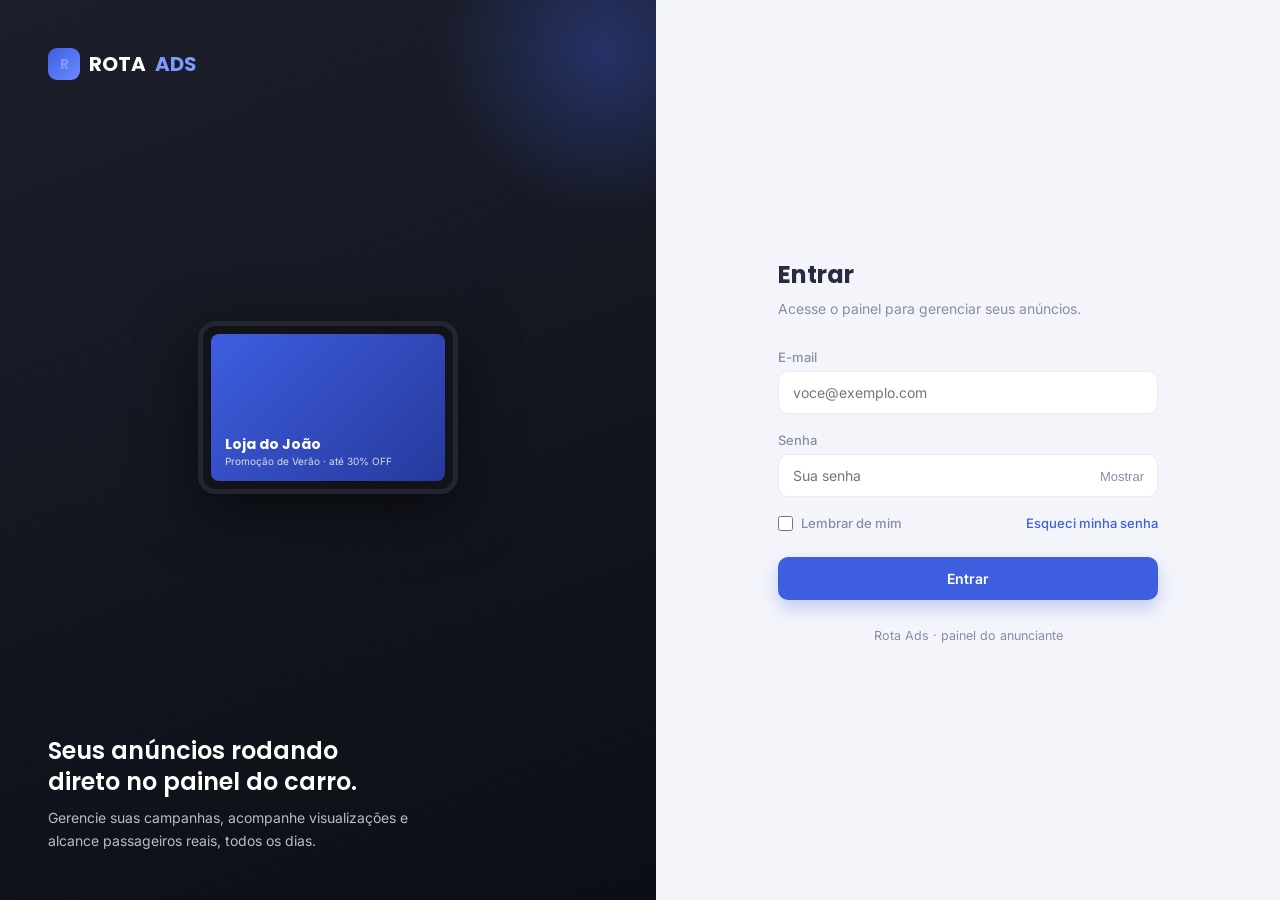
==== index.html @ def4cb2e "Arquivos Adicionados" ====
<!DOCTYPE html>
<html lang="pt-BR">
<head>
  <meta charset="UTF-8">
  <meta name="viewport" content="width=device-width, initial-scale=1.0">
  <title>Rota Ads — Login</title>

  <link rel="preconnect" href="https://fonts.googleapis.com">
  <link
    href="https://fonts.googleapis.com/css2?family=Poppins:wght@400;500;600;700&family=Inter:wght@400;500;600&display=swap"
    rel="stylesheet"
  >

  <style>
    /* ==========================================================================
       ROTA ADS — TELA DE LOGIN
       Usa a mesma paleta de cores e fontes do painel principal
       (rota-ads-prototipo.html), para manter a identidade visual.
       ========================================================================== */
    :root {
      --bg: #F4F5FB;
      --surface: #FFFFFF;
      --border: #EBECF5;

      --text: #2B2B40;
      --text-muted: #8A8CA5;

      --primary: #3E5EE0;
      --primary-dark: #2E48B8;
      --primary-light: #EBEEFE;

      --danger: #F4433E;

      --font-display: 'Poppins', sans-serif;
      --font-body: 'Inter', sans-serif;
    }

    * {
      box-sizing: border-box;
      margin: 0;
      padding: 0;
    }

    body {
      display: flex;
      min-height: 100vh;
      background: var(--bg);
      color: var(--text);
      font-family: var(--font-body);
    }

    /* -------------------------------------------------------------------- */
    /* Painel esquerdo — identidade visual da marca                          */
    /* -------------------------------------------------------------------- */
    .brand-panel {
      position: relative;
      display: flex;
      flex: 1;
      flex-direction: column;
      justify-content: space-between;
      overflow: hidden;
      padding: 48px;
      background: linear-gradient(160deg, #1C1F2B 0%, #0C0E15 100%);
      color: #fff;
    }

    @media (max-width: 860px) {
      .brand-panel {
        display: none;
      }
    }

    .brand-panel::before {
      content: '';
      position: absolute;
      top: -120px;
      right: -120px;
      width: 340px;
      height: 340px;
      background: radial-gradient(circle, rgba(62, 94, 224, 0.35), transparent 70%);
      border-radius: 50%;
    }

    .brand-logo {
      position: relative;
      z-index: 1;
      display: flex;
      align-items: center;
      gap: 9px;
      font-family: var(--font-display);
      font-size: 20px;
      font-weight: 700;
    }

    .brand-logo-badge {
      display: flex;
      align-items: center;
      justify-content: center;
      width: 32px;
      height: 32px;
      border-radius: 9px;
      background: linear-gradient(135deg, var(--primary), #6B8CFF);
      font-size: 14px;
      font-weight: 700;
    }

    .brand-logo span {
      color: #7C9BFF;
    }

    /* Mockup do tablet no painel do carro — mesmo elemento de destaque       */
    /* usado no dashboard, aqui em versão estática (sem animação de troca).  */
    .brand-visual {
      position: relative;
      z-index: 1;
      display: flex;
      justify-content: center;
      margin: 24px 0;
    }

    .brand-tablet {
      width: 260px;
      padding: 8px;
      background: #111318;
      border: 5px solid #23262E;
      border-radius: 18px;
      box-shadow: 0 20px 60px rgba(0, 0, 0, 0.5);
    }

    .brand-tablet-screen {
      display: flex;
      flex-direction: column;
      justify-content: flex-end;
      aspect-ratio: 16 / 10;
      padding: 14px;
      background: linear-gradient(135deg, #3E5EE0, #26399C);
      border-radius: 8px;
    }

    .brand-tablet-screen .ad-brand {
      font-family: var(--font-display);
      font-size: 14px;
      font-weight: 700;
    }

    .brand-tablet-screen .ad-tag {
      color: rgba(255, 255, 255, 0.8);
      font-size: 10px;
    }

    .brand-copy {
      position: relative;
      z-index: 1;
      max-width: 360px;
    }

    .brand-copy h2 {
      margin-bottom: 10px;
      font-family: var(--font-display);
      font-size: 24px;
      font-weight: 600;
      line-height: 1.3;
    }

    .brand-copy p {
      color: #B7BBCB;
      font-size: 14px;
      line-height: 1.6;
    }

    /* -------------------------------------------------------------------- */
    /* Painel direito — formulário de login                                  */
    /* -------------------------------------------------------------------- */
    .form-panel {
      display: flex;
      flex: 1;
      align-items: center;
      justify-content: center;
      padding: 32px;
    }

    .login-box {
      width: 100%;
      max-width: 380px;
    }

    .login-box-header {
      margin-bottom: 32px;
    }

    .login-box-header h1 {
      margin-bottom: 8px;
      font-family: var(--font-display);
      font-size: 24px;
      font-weight: 700;
    }

    .login-box-header p {
      color: var(--text-muted);
      font-size: 14px;
    }

    label {
      display: block;
      margin-top: 18px;
      margin-bottom: 6px;
      color: var(--text-muted);
      font-size: 13px;
      font-weight: 500;
    }

    label:first-of-type {
      margin-top: 0;
    }

    .input-wrap {
      position: relative;
    }

    .input-wrap input {
      width: 100%;
      padding: 12px 14px;
      color: var(--text);
      background: var(--surface);
      border: 1px solid var(--border);
      border-radius: 10px;
      font-family: var(--font-body);
      font-size: 14px;
    }

    .input-wrap input:focus {
      border-color: var(--primary);
      outline: none;
    }

    .toggle-password {
      position: absolute;
      top: 50%;
      right: 14px;
      transform: translateY(-50%);
      color: var(--text-muted);
      font-size: 13px;
      cursor: pointer;
      background: none;
      border: none;
    }

    .form-row {
      display: flex;
      align-items: center;
      justify-content: space-between;
      margin-top: 18px;
      font-size: 13px;
    }

    .remember-me {
      display: flex;
      align-items: center;
      gap: 8px;
      color: var(--text-muted);
    }

    .remember-me input {
      width: 15px;
      height: 15px;
      accent-color: var(--primary);
    }

    .forgot-link {
      color: var(--primary);
      font-weight: 500;
      text-decoration: none;
    }

    .forgot-link:hover {
      text-decoration: underline;
    }

    .btn-primary {
      width: 100%;
      margin-top: 26px;
      padding: 13px 24px;
      color: #fff;
      background: var(--primary);
      border: none;
      border-radius: 10px;
      font-family: var(--font-body);
      font-size: 14px;
      font-weight: 600;
      cursor: pointer;
      box-shadow: 0 8px 18px rgba(62, 94, 224, 0.28);
    }

    .btn-primary:hover {
      background: var(--primary-dark);
    }

    .form-error {
      display: none;
      margin-top: 16px;
      padding: 10px 14px;
      color: var(--danger);
      background: #FDECEB;
      border-radius: 8px;
      font-size: 13px;
    }

    .form-error.show {
      display: block;
    }

    .login-footer-note {
      margin-top: 28px;
      color: var(--text-muted);
      font-size: 12.5px;
      text-align: center;
    }
  </style>
</head>
<body>

  <!-- ======================= PAINEL ESQUERDO (marca) ======================= -->
  <div class="brand-panel">
    <div class="brand-logo">
      <span class="brand-logo-badge">R</span>
      ROTA<span>ADS</span>
    </div>

    <div class="brand-visual">
      <div class="brand-tablet">
        <div class="brand-tablet-screen">
          <div class="ad-brand">Loja do João</div>
          <div class="ad-tag">Promoção de Verão · até 30% OFF</div>
        </div>
      </div>
    </div>

    <div class="brand-copy">
      <h2>Seus anúncios rodando direto no painel do carro.</h2>
      <p>Gerencie suas campanhas, acompanhe visualizações e alcance passageiros reais, todos os dias.</p>
    </div>
  </div>

  <!-- ======================= PAINEL DIREITO (formulário) ======================= -->
  <div class="form-panel">
    <div class="login-box">
      <div class="login-box-header">
        <h1>Entrar</h1>
        <p>Acesse o painel para gerenciar seus anúncios.</p>
      </div>

      <!--
        Formulário pronto para integração com PHP:
          - method="post", action vazio (aponte para o script de autenticação)
          - autocomplete correto para o navegador oferecer preencher/salvar senha
          - o preventDefault() no JS é só para o protótipo não recarregar a
            página; remova-o quando conectar ao backend real
      -->
      <form id="loginForm" name="loginForm" method="post" action="" autocomplete="on">
        <label for="loginEmail">E-mail</label>
        <div class="input-wrap">
          <input
            type="email"
            id="loginEmail"
            name="email"
            autocomplete="username"
            placeholder="voce@exemplo.com"
            required
          >
        </div>

        <label for="loginPassword">Senha</label>
        <div class="input-wrap">
          <input
            type="password"
            id="loginPassword"
            name="password"
            autocomplete="current-password"
            placeholder="Sua senha"
            required
          >
          <button class="toggle-password" id="togglePassword" type="button" aria-label="Mostrar ou ocultar senha">
            Mostrar
          </button>
        </div>

        <div class="form-row">
          <label class="remember-me" for="rememberMe" style="margin:0;">
            <input type="checkbox" id="rememberMe" name="remember_me">
            Lembrar de mim
          </label>
          <a class="forgot-link" href="#">Esqueci minha senha</a>
        </div>

        <div class="form-error" id="formError">E-mail ou senha inválidos.</div>

        <button class="btn-primary" type="submit">Entrar</button>
      </form>

      <p class="login-footer-note">Rota Ads · painel do anunciante</p>
    </div>
  </div>

  <script>
    /* ========================================================================
       ROTA ADS — LOGIN
       - Alterna a visibilidade da senha
       - Protótipo apenas: intercepta o submit para não recarregar a página
         (remova esse listener quando o "action" do form apontar pro PHP)
       ==================================================================== */
    const togglePassword = document.getElementById('togglePassword');
    const loginPassword = document.getElementById('loginPassword');

    togglePassword.addEventListener('click', () => {
      const isHidden = loginPassword.type === 'password';
      loginPassword.type = isHidden ? 'text' : 'password';
      togglePassword.innerText = isHidden ? 'Ocultar' : 'Mostrar';
    });

    document.getElementById('loginForm').addEventListener('submit', (e) => {
      e.preventDefault();
      // Exemplo de onde a resposta de erro do backend PHP entraria:
      // document.getElementById('formError').classList.add('show');
    });
  </script>

</body>
</html>
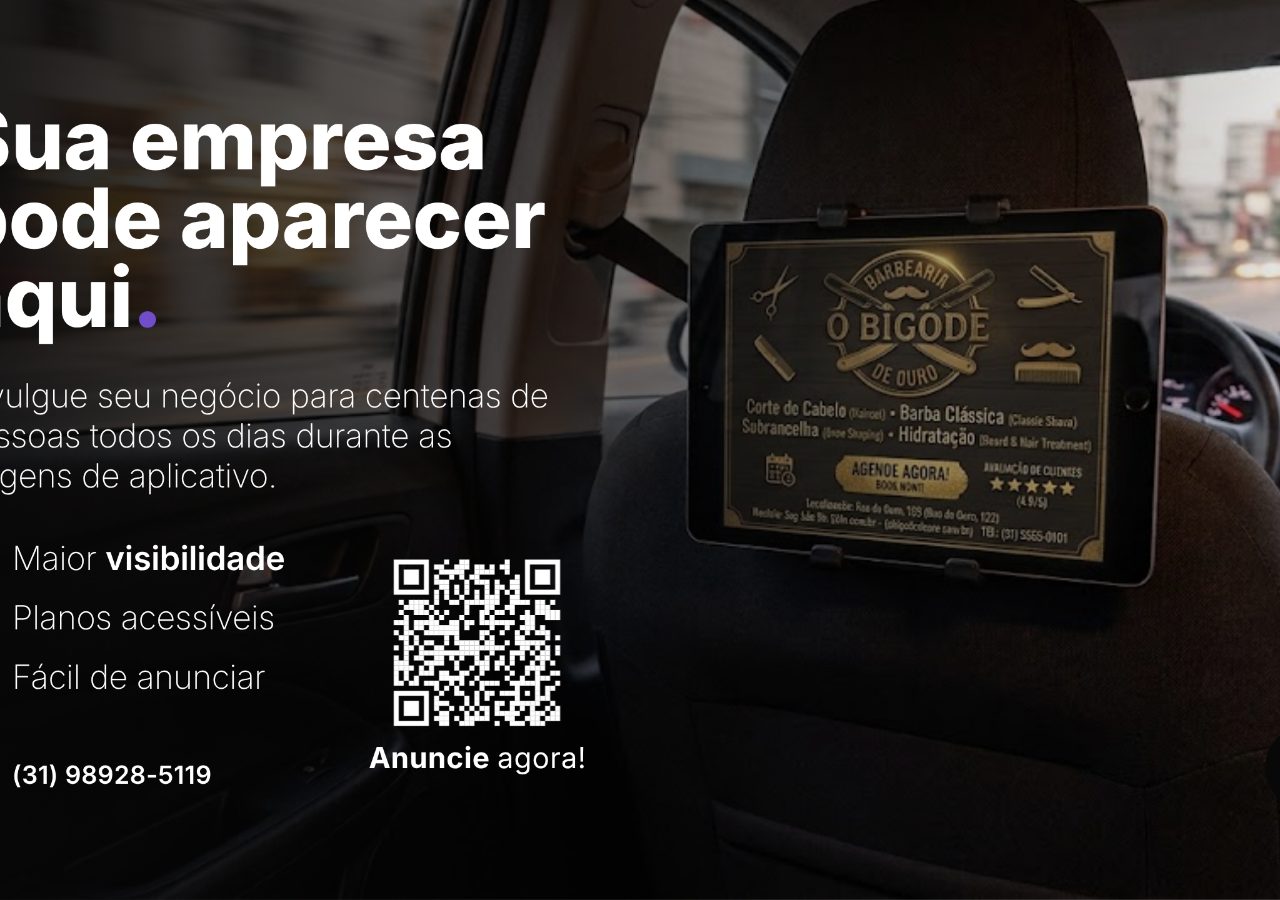
==== commit 38bd70c9: "atualização" ====
--- a/index.html
+++ b/index.html
@@ -1,428 +1,162 @@
 <!DOCTYPE html>
 <html lang="pt-BR">
+
 <head>
-  <meta charset="UTF-8">
-  <meta name="viewport" content="width=device-width, initial-scale=1.0">
-  <title>Rota Ads — Login</title>
+    <meta charset="UTF-8">
+    <meta name="viewport" content="width=device-width, initial-scale=1.0">
+    <link href="https://fonts.googleapis.com/css2?family=Outfit:wght@100..900&display=swap" rel="stylesheet">
+    <link href="https://cdn.jsdelivr.net/npm/bootstrap-icons@1.11.3/font/bootstrap-icons.min.css" rel="stylesheet">
 
-  <link rel="preconnect" href="https://fonts.googleapis.com">
-  <link
-    href="https://fonts.googleapis.com/css2?family=Poppins:wght@400;500;600;700&family=Inter:wght@400;500;600&display=swap"
-    rel="stylesheet"
-  >
+    <title>GunesS - Player</title>
 
-  <style>
-    /* ==========================================================================
-       ROTA ADS — TELA DE LOGIN
-       Usa a mesma paleta de cores e fontes do painel principal
-       (rota-ads-prototipo.html), para manter a identidade visual.
-       ========================================================================== */
-    :root {
-      --bg: #F4F5FB;
-      --surface: #FFFFFF;
-      --border: #EBECF5;
+    <style>
+        * {
+            margin: 0;
+            padding: 0;
+            box-sizing: border-box;
+            font-family: "Outfit", sans-serif;
+        }
 
-      --text: #2B2B40;
-      --text-muted: #8A8CA5;
+        body {
+            background: #000;
+            color: #fff;
+        }
 
-      --primary: #3E5EE0;
-      --primary-dark: #2E48B8;
-      --primary-light: #EBEEFE;
+        .interface {
+            max-width: 1500px;
+            margin: 0 auto;
+            padding: 0 5%;
+        }
 
-      --danger: #F4433E;
+        .rotate-warning,
+        .empty-state {
+            position: absolute;
+            inset: 0;
+            z-index: 10;
+            display: none;
+            flex-direction: column;
+            align-items: center;
+            gap: 15px;
+            justify-content: center;
+            background-color: #000;
+        }
 
-      --font-display: 'Poppins', sans-serif;
-      --font-body: 'Inter', sans-serif;
-    }
+        .empty-state.active {
+            display: flex;
+        }
 
-    * {
-      box-sizing: border-box;
-      margin: 0;
-      padding: 0;
-    }
+        @media (orientation: portrait) {
+            .rotate-warning {
+                display: flex;
+            }
+        }
 
-    body {
-      display: flex;
-      min-height: 100vh;
-      background: var(--bg);
-      color: var(--text);
-      font-family: var(--font-body);
-    }
+        .rotate-warning i,
+        .empty-state i {
+            font-size: 40px;
+            color: #6B8CFF;
+        }
 
-    /* -------------------------------------------------------------------- */
-    /* Painel esquerdo — identidade visual da marca                          */
-    /* -------------------------------------------------------------------- */
-    .brand-panel {
-      position: relative;
-      display: flex;
-      flex: 1;
-      flex-direction: column;
-      justify-content: space-between;
-      overflow: hidden;
-      padding: 48px;
-      background: linear-gradient(160deg, #1C1F2B 0%, #0C0E15 100%);
-      color: #fff;
-    }
+        .rotate-warning p {
+            max-width: 70vw;
+            font-size: 16px;
+            text-align: center;
+            color: rgba(255, 255, 255, 0.75);
+        }
 
-    @media (max-width: 860px) {
-      .brand-panel {
-        display: none;
-      }
-    }
+        .empty-state p {
+            max-width: 40vw;
+            text-align: center;
+            font-size: 18px;
+        }
 
-    .brand-panel::before {
-      content: '';
-      position: absolute;
-      top: -120px;
-      right: -120px;
-      width: 340px;
-      height: 340px;
-      background: radial-gradient(circle, rgba(62, 94, 224, 0.35), transparent 70%);
-      border-radius: 50%;
-    }
+        .slider {
+            position: relative;
+            height: 100vh;
+        }
 
-    .brand-logo {
-      position: relative;
-      z-index: 1;
-      display: flex;
-      align-items: center;
-      gap: 9px;
-      font-family: var(--font-display);
-      font-size: 20px;
-      font-weight: 700;
-    }
+        .slider .ad-slide {
+            position: absolute;
+            inset: 0;
+            overflow: hidden;
+            opacity: 0;
+            transition: 1s;
+        }
 
-    .brand-logo-badge {
-      display: flex;
-      align-items: center;
-      justify-content: center;
-      width: 32px;
-      height: 32px;
-      border-radius: 9px;
-      background: linear-gradient(135deg, var(--primary), #6B8CFF);
-      font-size: 14px;
-      font-weight: 700;
-    }
+        .slider .ad-slide.active {
+            opacity: 1;
+        }
 
-    .brand-logo span {
-      color: #7C9BFF;
-    }
+        .slider .ad-slide img {
+            width: 100%;
+            height: 100%;
+            object-fit: cover;
+        }
+    </style>
+</head>
 
-    /* Mockup do tablet no painel do carro — mesmo elemento de destaque       */
-    /* usado no dashboard, aqui em versão estática (sem animação de troca).  */
-    .brand-visual {
-      position: relative;
-      z-index: 1;
-      display: flex;
-      justify-content: center;
-      margin: 24px 0;
-    }
-
-    .brand-tablet {
-      width: 260px;
-      padding: 8px;
-      background: #111318;
-      border: 5px solid #23262E;
-      border-radius: 18px;
-      box-shadow: 0 20px 60px rgba(0, 0, 0, 0.5);
-    }
-
-    .brand-tablet-screen {
-      display: flex;
-      flex-direction: column;
-      justify-content: flex-end;
-      aspect-ratio: 16 / 10;
-      padding: 14px;
-      background: linear-gradient(135deg, #3E5EE0, #26399C);
-      border-radius: 8px;
-    }
-
-    .brand-tablet-screen .ad-brand {
-      font-family: var(--font-display);
-      font-size: 14px;
-      font-weight: 700;
-    }
-
-    .brand-tablet-screen .ad-tag {
-      color: rgba(255, 255, 255, 0.8);
-      font-size: 10px;
-    }
-
-    .brand-copy {
-      position: relative;
-      z-index: 1;
-      max-width: 360px;
-    }
-
-    .brand-copy h2 {
-      margin-bottom: 10px;
-      font-family: var(--font-display);
-      font-size: 24px;
-      font-weight: 600;
-      line-height: 1.3;
-    }
-
-    .brand-copy p {
-      color: #B7BBCB;
-      font-size: 14px;
-      line-height: 1.6;
-    }
-
-    /* -------------------------------------------------------------------- */
-    /* Painel direito — formulário de login                                  */
-    /* -------------------------------------------------------------------- */
-    .form-panel {
-      display: flex;
-      flex: 1;
-      align-items: center;
-      justify-content: center;
-      padding: 32px;
-    }
-
-    .login-box {
-      width: 100%;
-      max-width: 380px;
-    }
-
-    .login-box-header {
-      margin-bottom: 32px;
-    }
-
-    .login-box-header h1 {
-      margin-bottom: 8px;
-      font-family: var(--font-display);
-      font-size: 24px;
-      font-weight: 700;
-    }
-
-    .login-box-header p {
-      color: var(--text-muted);
-      font-size: 14px;
-    }
-
-    label {
-      display: block;
-      margin-top: 18px;
-      margin-bottom: 6px;
-      color: var(--text-muted);
-      font-size: 13px;
-      font-weight: 500;
-    }
-
-    label:first-of-type {
-      margin-top: 0;
-    }
-
-    .input-wrap {
-      position: relative;
-    }
-
-    .input-wrap input {
-      width: 100%;
-      padding: 12px 14px;
-      color: var(--text);
-      background: var(--surface);
-      border: 1px solid var(--border);
-      border-radius: 10px;
-      font-family: var(--font-body);
-      font-size: 14px;
-    }
-
-    .input-wrap input:focus {
-      border-color: var(--primary);
-      outline: none;
-    }
-
-    .toggle-password {
-      position: absolute;
-      top: 50%;
-      right: 14px;
-      transform: translateY(-50%);
-      color: var(--text-muted);
-      font-size: 13px;
-      cursor: pointer;
-      background: none;
-      border: none;
-    }
-
-    .form-row {
-      display: flex;
-      align-items: center;
-      justify-content: space-between;
-      margin-top: 18px;
-      font-size: 13px;
-    }
-
-    .remember-me {
-      display: flex;
-      align-items: center;
-      gap: 8px;
-      color: var(--text-muted);
-    }
-
-    .remember-me input {
-      width: 15px;
-      height: 15px;
-      accent-color: var(--primary);
-    }
-
-    .forgot-link {
-      color: var(--primary);
-      font-weight: 500;
-      text-decoration: none;
-    }
-
-    .forgot-link:hover {
-      text-decoration: underline;
-    }
-
-    .btn-primary {
-      width: 100%;
-      margin-top: 26px;
-      padding: 13px 24px;
-      color: #fff;
-      background: var(--primary);
-      border: none;
-      border-radius: 10px;
-      font-family: var(--font-body);
-      font-size: 14px;
-      font-weight: 600;
-      cursor: pointer;
-      box-shadow: 0 8px 18px rgba(62, 94, 224, 0.28);
-    }
-
-    .btn-primary:hover {
-      background: var(--primary-dark);
-    }
-
-    .form-error {
-      display: none;
-      margin-top: 16px;
-      padding: 10px 14px;
-      color: var(--danger);
-      background: #FDECEB;
-      border-radius: 8px;
-      font-size: 13px;
-    }
-
-    .form-error.show {
-      display: block;
-    }
-
-    .login-footer-note {
-      margin-top: 28px;
-      color: var(--text-muted);
-      font-size: 12.5px;
-      text-align: center;
-    }
-  </style>
-</head>
 <body>
-
-  <!-- ======================= PAINEL ESQUERDO (marca) ======================= -->
-  <div class="brand-panel">
-    <div class="brand-logo">
-      <span class="brand-logo-badge">R</span>
-      ROTA<span>ADS</span>
+    <div class="rotate-warning">
+        <i class="bi bi-phone-landscape"></i>
+        <p>Gire o tablet para a posição horizontal para exibir os anúncios.</p>
     </div>
 
-    <div class="brand-visual">
-      <div class="brand-tablet">
-        <div class="brand-tablet-screen">
-          <div class="ad-brand">Loja do João</div>
-          <div class="ad-tag">Promoção de Verão · até 30% OFF</div>
-        </div>
-      </div>
+    <div class="empty-state" id="emptyState">
+        <i class="bi bi-megaphone"></i>
+        <h2>Nenhum anúncio ativo no momento</h2>
+        <p>Assim que um anunciante tiver uma campanha ativa, ela aparecerá automaticamente aqui.</p>
     </div>
 
-    <div class="brand-copy">
-      <h2>Seus anúncios rodando direto no painel do carro.</h2>
-      <p>Gerencie suas campanhas, acompanhe visualizações e alcance passageiros reais, todos os dias.</p>
-    </div>
-  </div>
+    <section class="slider">
+        <div class="slider-container">
 
-  <!-- ======================= PAINEL DIREITO (formulário) ======================= -->
-  <div class="form-panel">
-    <div class="login-box">
-      <div class="login-box-header">
-        <h1>Entrar</h1>
-        <p>Acesse o painel para gerenciar seus anúncios.</p>
-      </div>
+            <div class="ad-slide active" data-duration="5000">
+                <img src="img/1.png" alt="" class="ad-img">
+            </div>
+            <div class="ad-slide" data-duration="5000">
+                <img src="img/2.png" alt="" class="ad-img">
+            </div>
+            <div class="ad-slide" data-duration="5000">
+                <img src="img/3.png" alt="" class="ad-img">
+            </div>
+            <div class="ad-slide" data-duration="5000">
+                <img src="img/4.png" alt="" class="ad-img">
+            </div>
 
-      <!--
-        Formulário pronto para integração com PHP:
-          - method="post", action vazio (aponte para o script de autenticação)
-          - autocomplete correto para o navegador oferecer preencher/salvar senha
-          - o preventDefault() no JS é só para o protótipo não recarregar a
-            página; remova-o quando conectar ao backend real
-      -->
-      <form id="loginForm" name="loginForm" method="post" action="" autocomplete="on">
-        <label for="loginEmail">E-mail</label>
-        <div class="input-wrap">
-          <input
-            type="email"
-            id="loginEmail"
-            name="email"
-            autocomplete="username"
-            placeholder="voce@exemplo.com"
-            required
-          >
         </div>
+    </section>
 
-        <label for="loginPassword">Senha</label>
-        <div class="input-wrap">
-          <input
-            type="password"
-            id="loginPassword"
-            name="password"
-            autocomplete="current-password"
-            placeholder="Sua senha"
-            required
-          >
-          <button class="toggle-password" id="togglePassword" type="button" aria-label="Mostrar ou ocultar senha">
-            Mostrar
-          </button>
-        </div>
+    <script>
+        const slides = document.querySelectorAll(".ad-slide");
 
-        <div class="form-row">
-          <label class="remember-me" for="rememberMe" style="margin:0;">
-            <input type="checkbox" id="rememberMe" name="remember_me">
-            Lembrar de mim
-          </label>
-          <a class="forgot-link" href="#">Esqueci minha senha</a>
-        </div>
+        if (slides.length === 0) {
+            document.querySelector(".empty-state").classList.add("active");
+            document.querySelector(".slider").style.display = "none";
+        } else {
+            let index = 0;
 
-        <div class="form-error" id="formError">E-mail ou senha inválidos.</div>
+            function showSlide() {
+                slides[index].classList.remove("active");
 
-        <button class="btn-primary" type="submit">Entrar</button>
-      </form>
+                index = (index + 1) % slides.length;
 
-      <p class="login-footer-note">Rota Ads · painel do anunciante</p>
-    </div>
-  </div>
+                slides[index].classList.add("active");
 
-  <script>
-    /* ========================================================================
-       ROTA ADS — LOGIN
-       - Alterna a visibilidade da senha
-       - Protótipo apenas: intercepta o submit para não recarregar a página
-         (remova esse listener quando o "action" do form apontar pro PHP)
-       ==================================================================== */
-    const togglePassword = document.getElementById('togglePassword');
-    const loginPassword = document.getElementById('loginPassword');
+                const tempo = Number(slides[index].dataset.duration);
 
-    togglePassword.addEventListener('click', () => {
-      const isHidden = loginPassword.type === 'password';
-      loginPassword.type = isHidden ? 'text' : 'password';
-      togglePassword.innerText = isHidden ? 'Ocultar' : 'Mostrar';
-    });
+                setTimeout(showSlide, tempo);
+            }
 
-    document.getElementById('loginForm').addEventListener('submit', (e) => {
-      e.preventDefault();
-      // Exemplo de onde a resposta de erro do backend PHP entraria:
-      // document.getElementById('formError').classList.add('show');
-    });
-  </script>
+            setTimeout(showSlide, Number(slides[0].dataset.duration));
+        }
 
+        document.querySelector(".slider").addEventListener("click", () => {
+            if (!document.fullscreenElement) {
+                document.documentElement.requestFullscreen().catch(() => { });
+            }
+        });
+
+    </script>
 </body>
-</html>
+
+</html>
